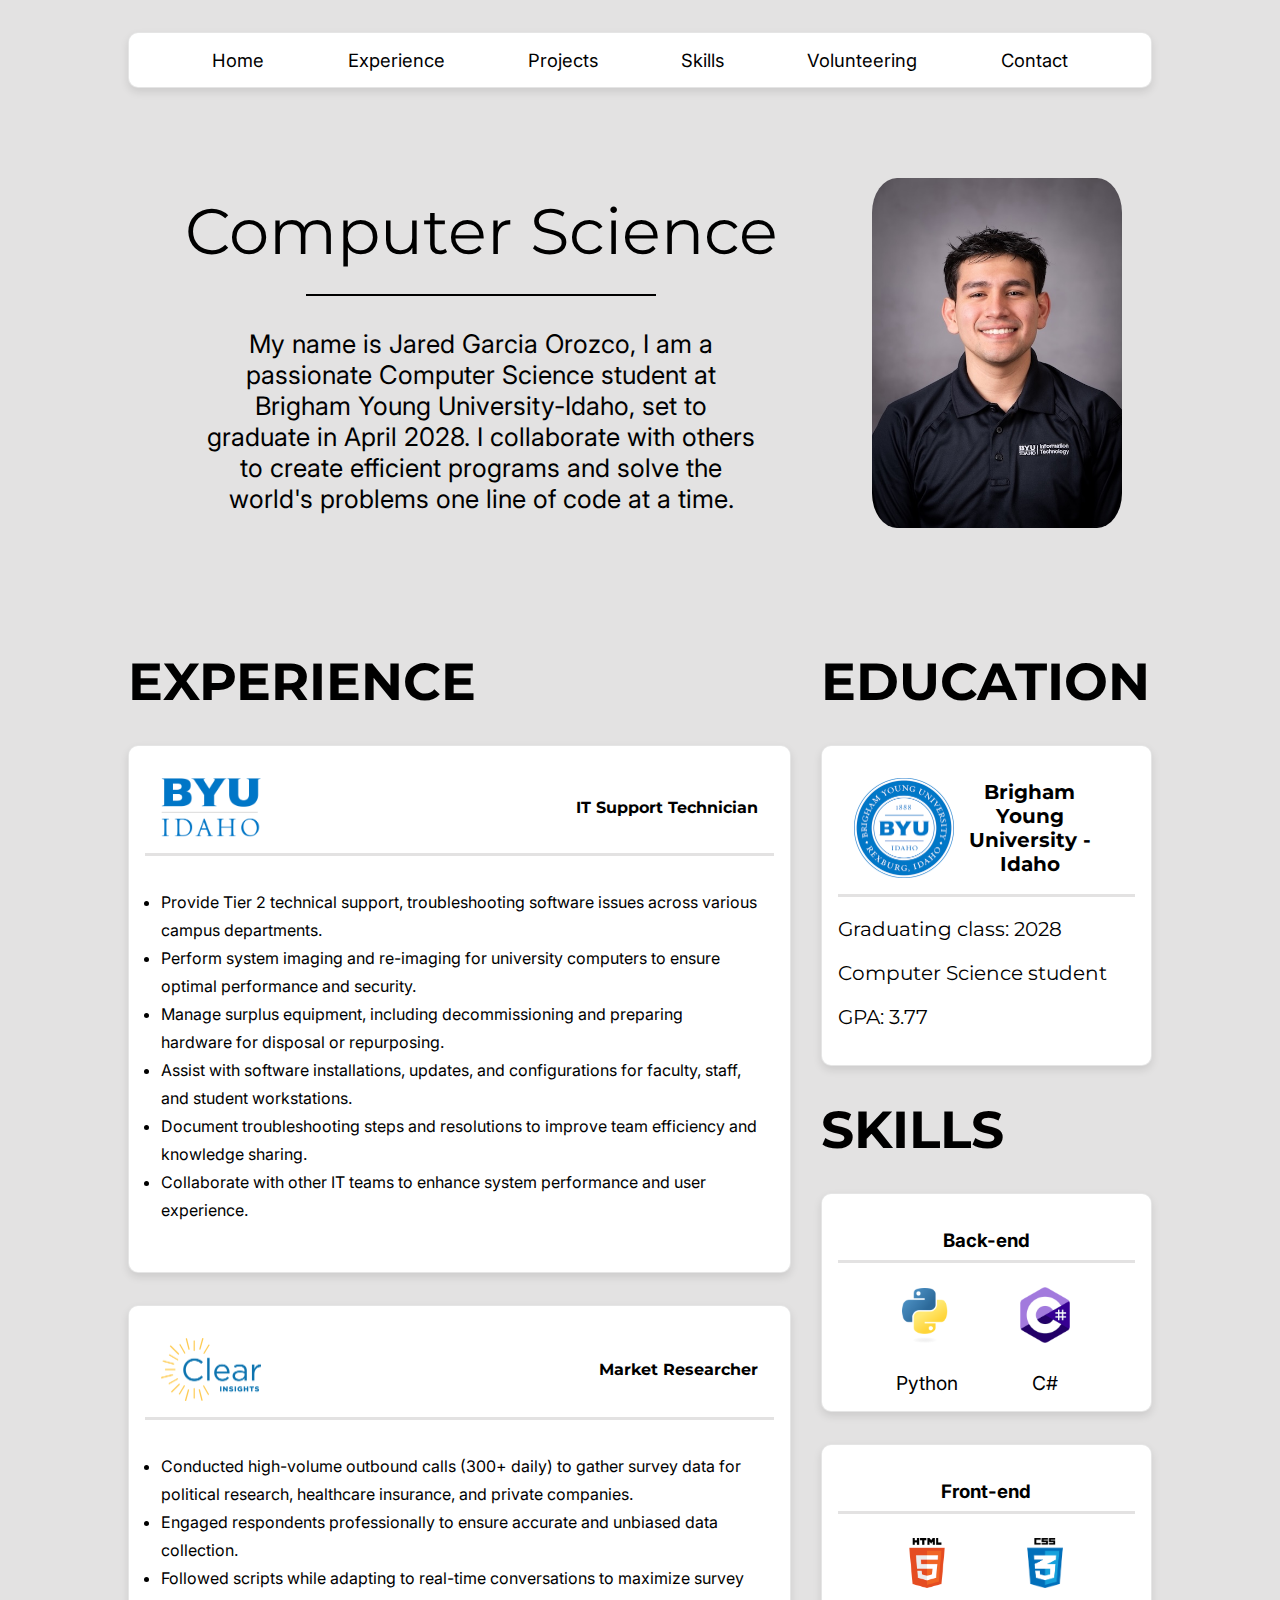
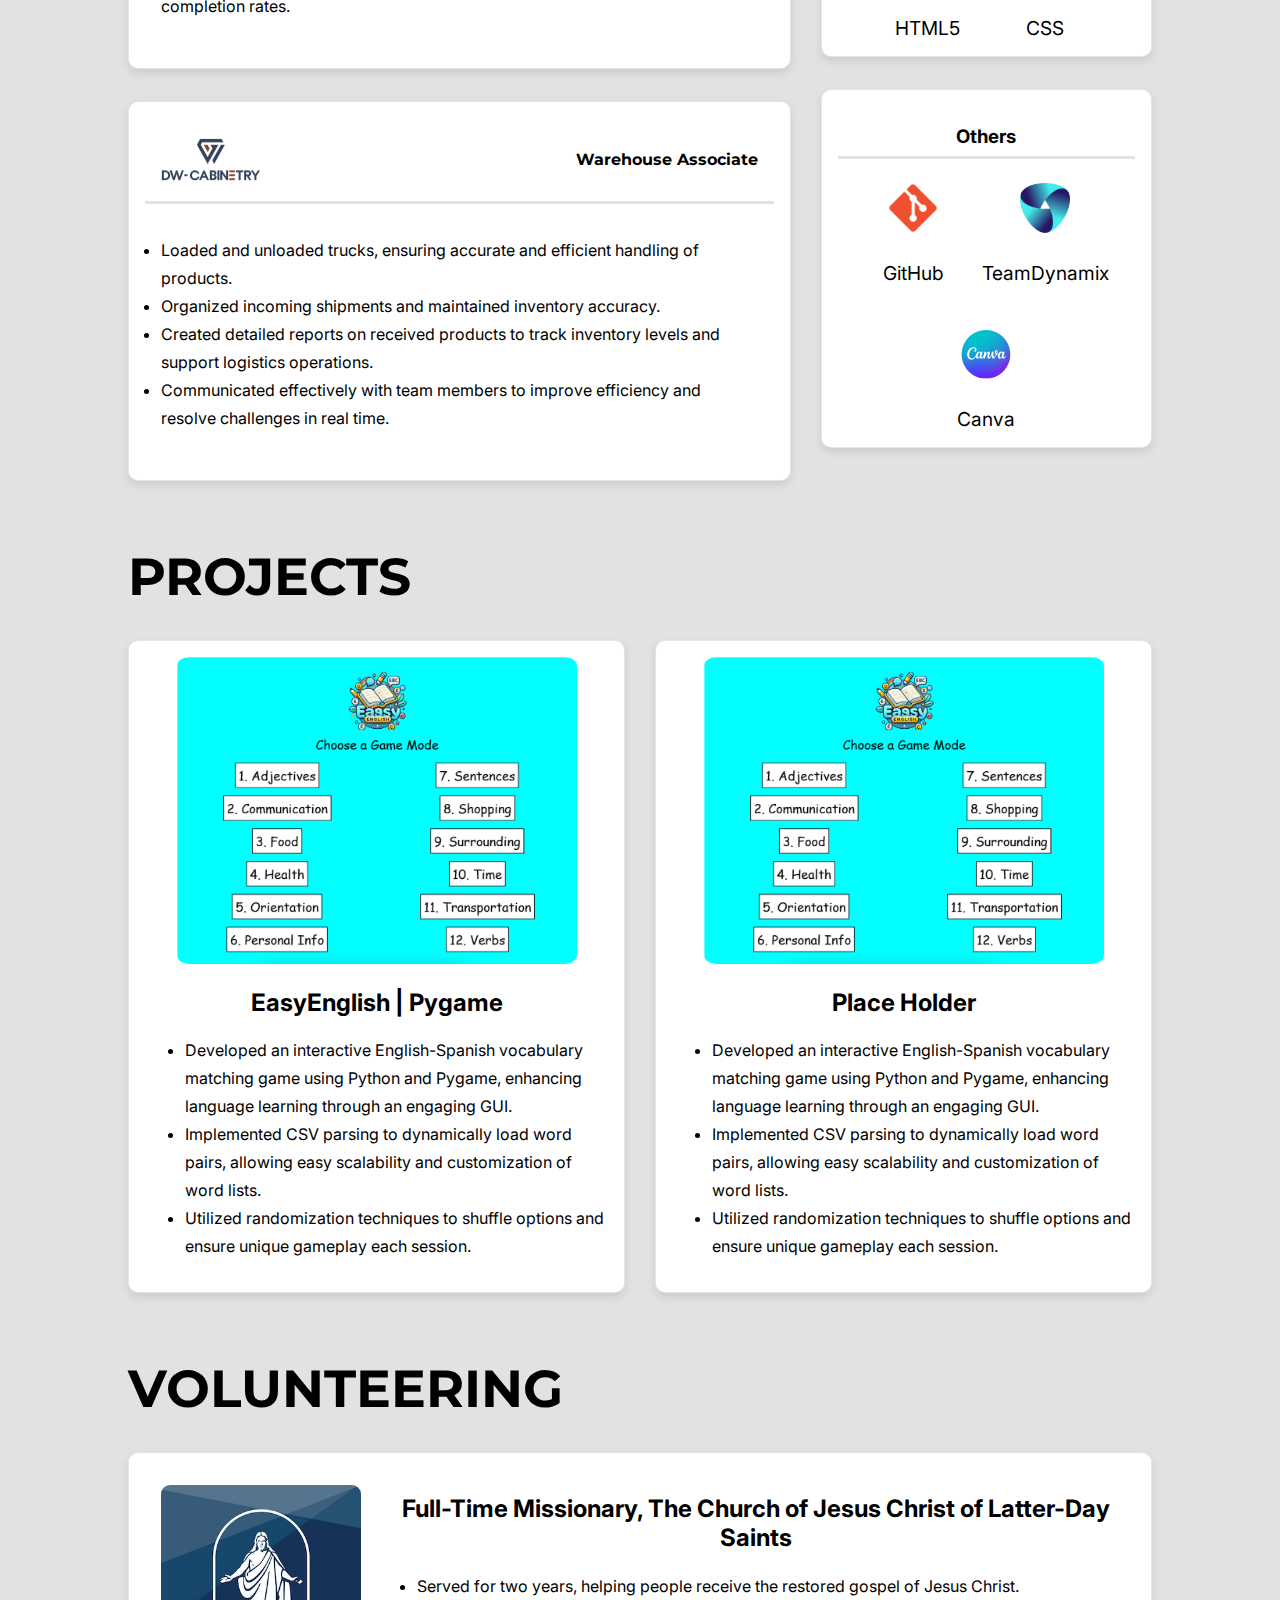
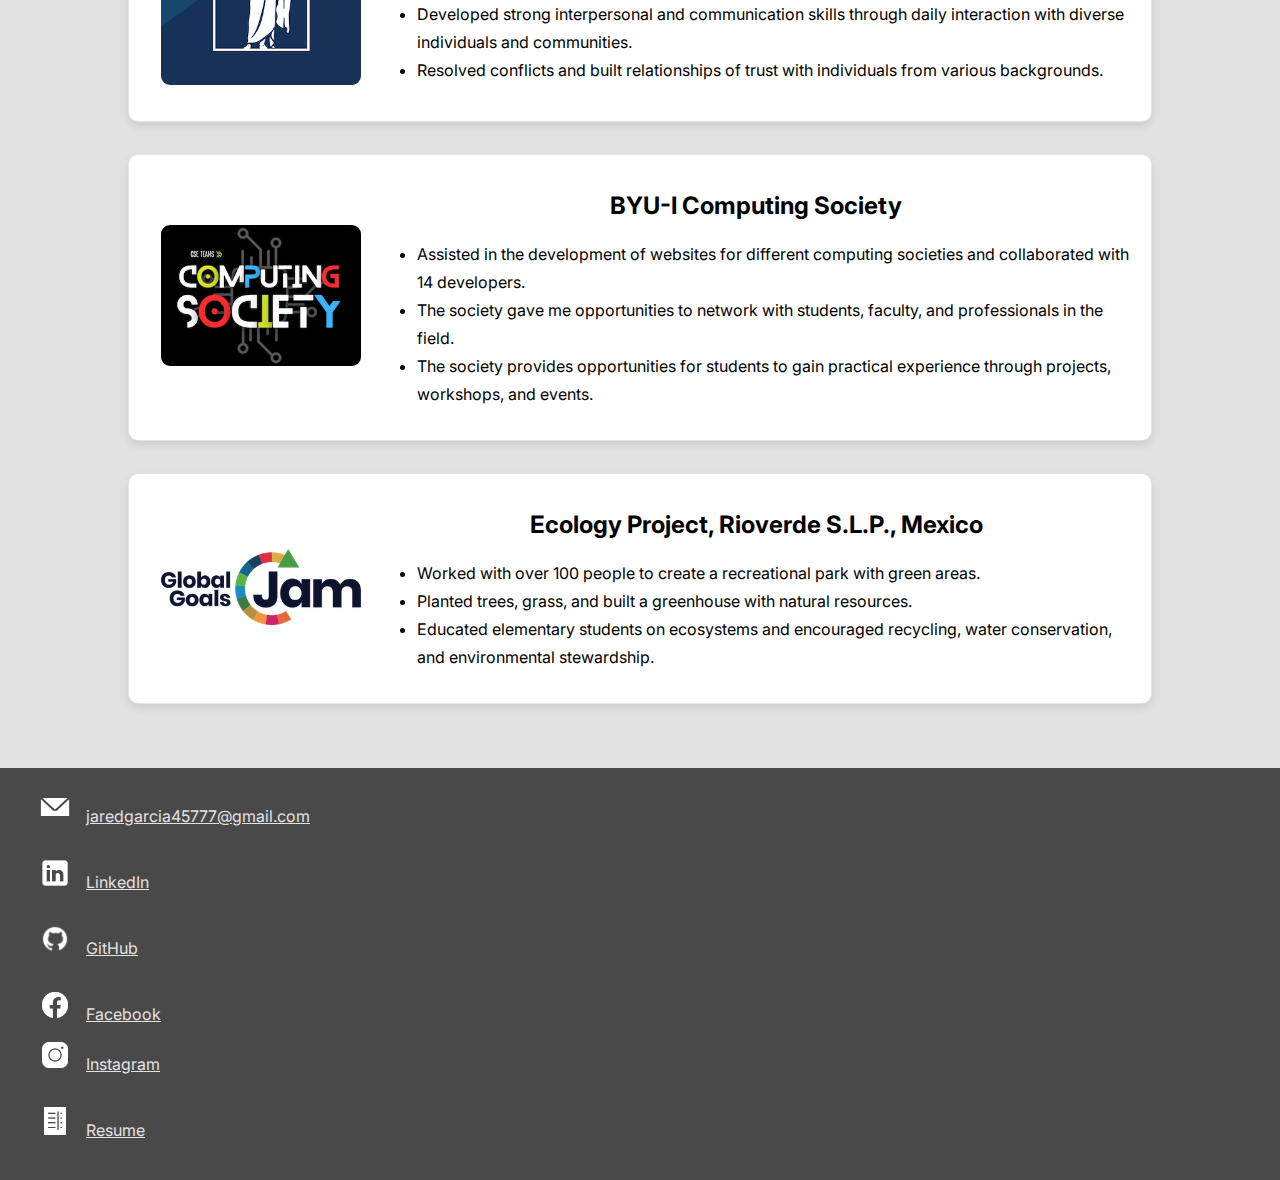
==== index.html @ 72e07e1a "home page" ====
<!DOCTYPE html>
<html lang="en">
<head>
  <meta charset="UTF-8" />
  <meta name="viewport" content="width=device-width, initial-scale=1.0" />
  <title>Jared Garcia</title>
  <link rel="stylesheet" href="styles.css" />
</head>

<body>
  <div class="main-content">
    <header>
      <nav class="nav-bar">
        <ul>
          <li><a href="#home">Home</a></li>
          <li><a href="#experience">Experience</a></li>
          <li><a href="#projects">Projects</a></li>
          <li><a href="#skills">Skills</a></li>
          <li><a href="#volunteering">Volunteering</a></li>
          <li><a href="#contact">Contact</a></li>
        </ul>
      </nav>
    </header>

    <main>
      <!-- Home Section -->
      <section id="home" class="home-hero">
        <div class="text-container">
          <p class="home-title">Computer Science</p>
          <div class="divider"></div>
          <p class="home-description">
            My name is Jared Garcia Orozco, I am a passionate Computer Science student at Brigham Young University-Idaho, set to graduate in April 2028. I collaborate with others to create efficient programs and solve the world's problems one line of code at a time.
          </p>
        </div>
        <div class="my-photo-container">
          <img class="my-photo" src="images/my-photo.jpeg" alt="Picture of Jared Garcia Orozco" />
        </div>
      </section>

      <!-- Experience Section -->
      <section id="experience-skills-grid">
        <section id="experience" class="experience-section">
          <h2 class="section-title">Experience</h2>
  
          <div class="experience-box">
            <div class="experience-header">
              <img src="images/BYUI-logo.png" alt="BYU-Idaho logo" />
              <p>IT Support Technician</p>
            </div>
            <div class="line"></div>
            <ul>
              <li>Provide Tier 2 technical support, troubleshooting software issues across various campus departments.</li>
              <li>Perform system imaging and re-imaging for university computers to ensure optimal performance and security.</li>
              <li>Manage surplus equipment, including decommissioning and preparing hardware for disposal or repurposing.</li>
              <li>Assist with software installations, updates, and configurations for faculty, staff, and student workstations.</li>
              <li>Document troubleshooting steps and resolutions to improve team efficiency and knowledge sharing.</li>
              <li>Collaborate with other IT teams to enhance system performance and user experience.</li>
            </ul>
          </div>
  
          <div class="experience-box">
            <div class="experience-header">
              <img src="images/clear-insights-logo.png" alt="Clear Insights logo" />
              <p>Market Researcher</p>
            </div>
            <div class="line"></div>
            <ul>
              <li>Conducted high-volume outbound calls (300+ daily) to gather survey data for political research, healthcare insurance, and private companies.</li>
              <li>Engaged respondents professionally to ensure accurate and unbiased data collection.</li>
              <li>Followed scripts while adapting to real-time conversations to maximize survey completion rates.</li>
            </ul>
          </div>
  
          <div class="experience-box">
            <div class="experience-header">
              <img src="images/wd-logo.png" alt="Warehouse logo" />
              <p>Warehouse Associate</p>
            </div>
            <div class="line"></div>
            <ul>
              <li>Loaded and unloaded trucks, ensuring accurate and efficient handling of products.</li>
              <li>Organized incoming shipments and maintained inventory accuracy.</li>
              <li>Created detailed reports on received products to track inventory levels and support logistics operations.</li>
              <li>Communicated effectively with team members to improve efficiency and resolve challenges in real time.</li>
            </ul>
          </div>
        </section>
  
        <!-- Education & Skills Section -->
        <section id="skills" class="education-skills-section">
          <h2 class="section-title">Education</h2>
  
          <div class="education-box">
            <div class="education-header">
              <img src="images/byui-logo-2.png" alt="BYU-Idaho logo" />
              <p>Brigham Young University - Idaho</p>
            </div>
            <div class="line"></div>
            <p>Graduating class: 2028</p>
            <p>Computer Science student</p>
            <p>GPA: 3.77</p>
          </div>
  
          <h2 class="section-title">Skills</h2>
  
          <div class="skills-box">
            <h3>Back-end</h3>
            <div class="line"></div>
            <div class="skills-icons">
              <div><img src="images/python-logo.png" alt="Python logo" /><p>Python</p></div>
              <div><img src="images/c-logo.png" alt="c-logo"><p>C#</p></div>
            </div>
          </div>
  
          <div class="skills-box">
            <h3>Front-end</h3>
            <div class="line"></div>
            <div class="skills-icons">
              <div><img src="images/html-logo.png" alt="HTML logo" /><p>HTML5</p></div>
              <div><img src="images/css-logo.png" alt="CSS logo"/><p>CSS</p></div>
            </div>
          </div>
  
          <div class="skills-box">
            <h3>Others</h3>
            <div class="line"></div>
            <div class="skills-icons">
              <div><img src="images/git-logo.png" alt="git-logo"> <p>GitHub</p></div>
              <div><img src="images/TeamDynamix-Icon.png" alt="TeamDynamix-logo"><p>TeamDynamix</p></div>
              <div><img src="images/canva-logo.png" alt=""><p>Canva</p></div>
            </div>
          </div>
        </section>
      </section>

      <!-- PERSONAL PROJECTS -->
      <section id="projects" class=projects-section">
        <h2 class="section-title">Projects</h2>
    
        <div class="projects-box-grid">
          <div class="projects-box">
            <a href="https://github.com/jaredgarcia0/EasyEnglish" target="_blank"><img src="images/pygame.png" alt="Pygame-img"/></a>
            <div class="projects-content">
              <h2>EasyEnglish | Pygame</h2>
              <ul>
                <li>Developed an interactive English-Spanish vocabulary matching game using Python and Pygame, enhancing language learning through an engaging GUI.</li>
                <li>Implemented CSV parsing to dynamically load word pairs, allowing easy scalability and customization of word lists.</li>
                <li>Utilized randomization techniques to shuffle options and ensure unique gameplay each session.</li>
              </ul>
            </div>
          </div>

          <div class="projects-box">
            <a href="" target="_blank"><img src="images/pygame.png" alt="Place-holder"/></a>
            <div class="projects-content">
              <h2>Place Holder</h2>
              <ul>
                <li>Developed an interactive English-Spanish vocabulary matching game using Python and Pygame, enhancing language learning through an engaging GUI.</li>
                <li>Implemented CSV parsing to dynamically load word pairs, allowing easy scalability and customization of word lists.</li>
                <li>Utilized randomization techniques to shuffle options and ensure unique gameplay each session.</li>
              </ul>
            </div>
          </div>
        </div>
      </section>

      <!-- VOLUNTEERING -->
      <section id="volunteering" class=volunteering-section">
        <h2 class="section-title">Volunteering</h2>
        
          <div class="volunteering-box">
            <a href="https://www.churchofjesuschrist.org/study/scriptures/bofm?lang=spa" target="_blank"><img src="images/christ-logo.jpeg" alt="Pygame-img"/></a>
            <div class="projects-content">
              <h2>Full-Time Missionary, The Church of Jesus Christ of Latter-Day Saints</h2>
              <ul>
                <li>Served for two years, helping people receive the restored gospel of Jesus Christ.</li>
                <li>Developed strong interpersonal and communication skills through daily interaction with diverse individuals and communities.</li>
                <li>Resolved conflicts and built relationships of trust with individuals from various backgrounds.</li>
              </ul>
            </div>
          </div>
          
          <div class="volunteering-box">
            <a href="" target="_blank"><img src="images/computing-society-logo.png" alt="Pygame-img"/></a>
            <div class="projects-content">
              <h2>BYU-I Computing Society</h2>
              <ul>
                <li>Assisted in the development of websites for different computing societies and collaborated with 14 developers.</li>
                <li>The society gave me opportunities to network with students, faculty, and professionals in the field.</li>
                <li>The society provides opportunities for students to gain practical experience through projects, workshops, and events. </li>
              </ul>
            </div>
          </div>
          
          <div class="volunteering-box">
            <a href="https://globalgoalsjam.org/event/rioverde/" target="_blank"><img src="images/GGJ-icon.png" alt="Pygame-img"/></a>
            <div class="projects-content">
              <h2>Ecology Project, Rioverde S.L.P., Mexico</h2>
              <ul>
                <li>Worked with over 100 people to create a recreational park with green areas.</li>
                <li>Planted trees, grass, and built a greenhouse with natural resources.</li>
                <li>Educated elementary students on ecosystems and encouraged recycling, water conservation, and environmental stewardship.</li>
              </ul>
            </div>
          </div>
        </div>
      </section>

      
    </main>
  </div>

  <!-- Footer -->
  <footer id="contact">
    <div class="footer-container">
      <a href="mailto:jaredgarcia45777@gmail.com" target="_blank"><img src="images/email-logo.png" alt="Mail icon"/> <p>jaredgarcia45777@gmail.com</p></a>

      <a href="https://www.linkedin.com/in/jared-garcia-orozco/" target="_blank"><img src="images/linkedin-logo.png" alt="LinkedIn logo" /><p>LinkedIn</p></a>

      <a href="https://github.com/jaredgarcia0" target="_blank"><img src="images/github-logo.png" alt="GitHub logo" /><p>GitHub</p></a>

      <a href="https://www.facebook.com/saskeushija.garcia/" target="_blank"><img src="images/facebook-logo.png" alt="Facebook logo" />Facebook</a>

      <a href="https://www.instagram.com/jared.garcia15/" target="_blank"><img src="images/instagram-logo.png" alt="Instagram logo" /><p>Instagram</p></a>

      <a href="Jared Garcia Orozco.pdf" target="_blank"><img src="images/resume-icon.png" alt="Resume icon" /><p>Resume</p></a>
    </div>
  </footer>
</body>
</html>
---- styles.css ----
@import url('https://fonts.googleapis.com/css2?family=Inter:ital,opsz,wght@0,14..32,100..900;1,14..32,100..900&family=Montserrat:ital,wght@0,100..900;1,100..900&display=swap');

:root {
  --background-color-light: #e3e2e2;
  --secondary-background-color-light: #fff;
  --text-color-light: #000;
  --secondary-color-light: #4B0082;

  --background-color-dark: #393E41;
  --text-color-dark: #F6f7eb;
  --secondary-color-dark: #4B0082;
}

body {
  font-family: 'Inter', sans-serif;
  background-color: var(--background-color-light);
  color: var(--text-color-light);
  padding: 0;
  display: grid;
  margin: 0;
}

.main-content{
  width: 80%;
  margin: 0 auto;
}

/***************** NAVIGATION **************/
.nav-bar {
  margin: 2rem auto;
  background-color: var(--secondary-background-color-light);
  padding: 1rem 0;
  border-radius: 10px;
  box-shadow: 0 4px 8px rgba(0, 0, 0, 0.1);
  border: 1px solid rgba(0, 0, 0, 0.1);
}

.nav-bar ul {
  display: flex;
  justify-content: space-evenly;
  align-items: center;
  list-style-type: none;
  margin: 0;
  padding: 0;
}

.nav-bar ul a {
  font-size: 1.15rem;
  text-decoration: none;
  color: var(--text-color-light);
}

.nav-bar ul a:hover {
  color: var(--secondary-color-light);
}

/***************** HOME HERO **************/
.home-hero {
  display: grid;
  grid-template-columns: 1fr auto;
  align-items: center;
  gap: 0.5rem;
  padding: 1rem 0 3rem;
}

.text-container {
  padding: 0.5rem;
  margin-bottom: 3rem;
}

.home-title {
  font-size: 4rem;
  font-family: 'Montserrat', sans-serif;
  text-align: center;
  margin: 3rem auto 1.5rem;
}

.divider {
  background-color: black;
  width: 350px;
  height: 2px;
  margin: 0 auto;
}

.home-description {
  font-size: 1.6rem;
  text-align: center;
  width: 80%;
  margin: 2rem auto 0;
}

.my-photo-container {
  display: flex;
  justify-content: center;
  padding: 30px;
}

.my-photo {
  width: 250px;
  border-radius: 10%;
}

/**************** EXPEREINCE, EDUCATION & SKILLS GRID ***********/
#experience-skills-grid{
    width: 100%;
    margin: auto;
    display: grid;
    grid-gap: 30px;
    grid-template-columns: 2fr 1fr;
    min-height: 300px;

}



/**************** EXPERIENCE & EDUCATION **************/

.section-title {
  font-size: 3.25rem;
  color: var(--text-color-light);
  text-transform: uppercase;
  font-family: 'Montserrat', sans-serif;
  /* text-align: center; */
  margin: 2rem 0;
}

.experience-box, .education-box, .skills-box {
  background-color: var(--secondary-background-color-light);
  color: black;
  border-radius: 10px;
  margin-bottom: 2rem;
  box-shadow: 0 4px 8px rgba(0, 0, 0, 0.1);
  border: 1px solid rgba(0, 0, 0, 0.1);
  padding: 1rem;
  transition: transform 0.3s ease;
}

.experience-header, .education-header {
  display: flex;
  justify-content: space-between;
  align-items: center;
  margin: 1rem;
}

.experience-header img, .education-header img {
  width: 100px;
}

.experience-header p {
font-weight: bold;
font-family: 'Montserrat', sans-serif;
}

.education-header p{
  padding-right: 5%;
  font-weight: bold;
  margin: auto 0;
  font-family: 'Montserrat', sans-serif;
  text-align: center;
}

.experience-box ul {
  padding: 1rem;
  line-height: 1.75;
}

.education-box p{
    font-family: 'Montserrat', sans-serif;
    font-size: 1.25rem;
}

.line {
  background-color: var(--background-color-light);
  width: 100%;
  height: 3px;
}

/**************** SKILLS **************/

.skills-box {
  display: flex;
  flex-direction: column;
  align-items: center;
  text-align: center;
  flex-wrap: wrap;
  padding: 1rem;
}

.skills-box h3 {
  margin-bottom: 0.5rem;
}

.skills-box img {
  width: 50px;
  margin: 0.5rem;
  padding: 1rem;
  padding-bottom: 1rem;
}

.skills-box p {
  margin: 0.5rem;
}

.skills-icons {
  display: flex;
  justify-content: center;
  align-items: center;
  gap: 20px; /* space between images */
  flex-wrap: wrap; /* Optional: allows wrapping on smaller screens */
}

.skills-icons p{
  padding: 0;
  margin: 0;
  font-size: 1.2rem;
}

/****************** PROJECTS *********************/
.projects-box-grid{
  display: grid;
  grid-template-columns: 1fr 1fr;
  grid-gap: 30px;
}

.projects-box{
  background-color: var(--secondary-background-color-light);
  color: black;
  border-radius: 10px;
  margin-bottom: 2rem;
  box-shadow: 0 4px 8px rgba(0, 0, 0, 0.1);
  border: 1px solid rgba(0, 0, 0, 0.1);
  padding: 1rem;
  transition: transform 0.3s ease;
  display: flex;
  align-items: center;
  flex-direction: column;
}

.projects-box img{
  width: 400px;
  border-radius: 3%;
  transition: transform 0.3s ease, opacity 0.3s ease, box-shadow 0.3s ease;
}

.projects-box img:hover {
  transform: scale(1.05);
  opacity: 0.9;
  box-shadow: 0 8px 16px rgba(0, 0, 0, 0.2);
}

.projects-box h2{
  text-align: center;
}
.projects-box ul{
  line-height: 1.75;
}

/* **************** VOLUNTEERING ***************** */
.volunteering-box{
  background-color: var(--secondary-background-color-light);
  color: black;
  border-radius: 10px;
  margin-bottom: 2rem;
  box-shadow: 0 4px 8px rgba(0, 0, 0, 0.1);
  border: 1px solid rgba(0, 0, 0, 0.1);
  padding: 1rem;
  transition: transform 0.3s ease;
  display: flex;
  align-items: center;
}

.volunteering-box img{
  width: 200px;
  border-radius: 25px;
  padding: 1rem;
}

.volunteering-box h2{
  text-align: center;
}

.volunteering-box ul{
  line-height: 1.75;
}
/**************** FOOTER **************/
footer {
  width: 100%;
  /* height: 150px; */
  background-color: #4a4949;
  color: white;
  text-align: center;
  padding: 1rem;
  margin-top: 2rem;
  display: flex;
  flex-direction: column;
}

.footer-container{
  display: flex;
  flex-direction: column;
  justify-content: flex-start;
  text-align: left;
}
.footer-container a{
  display: flex;
  flex-direction: row;
  align-items: baseline;
  color: var(--background-color-light);
  padding: .5rem;
  width: 0;
}

.footer-container img {
  width: 30px;
  margin: 0 16px;
  align-items: baseline;
}
.footer-container p{
  margin: 0;
  margin-bottom: 16px;
}
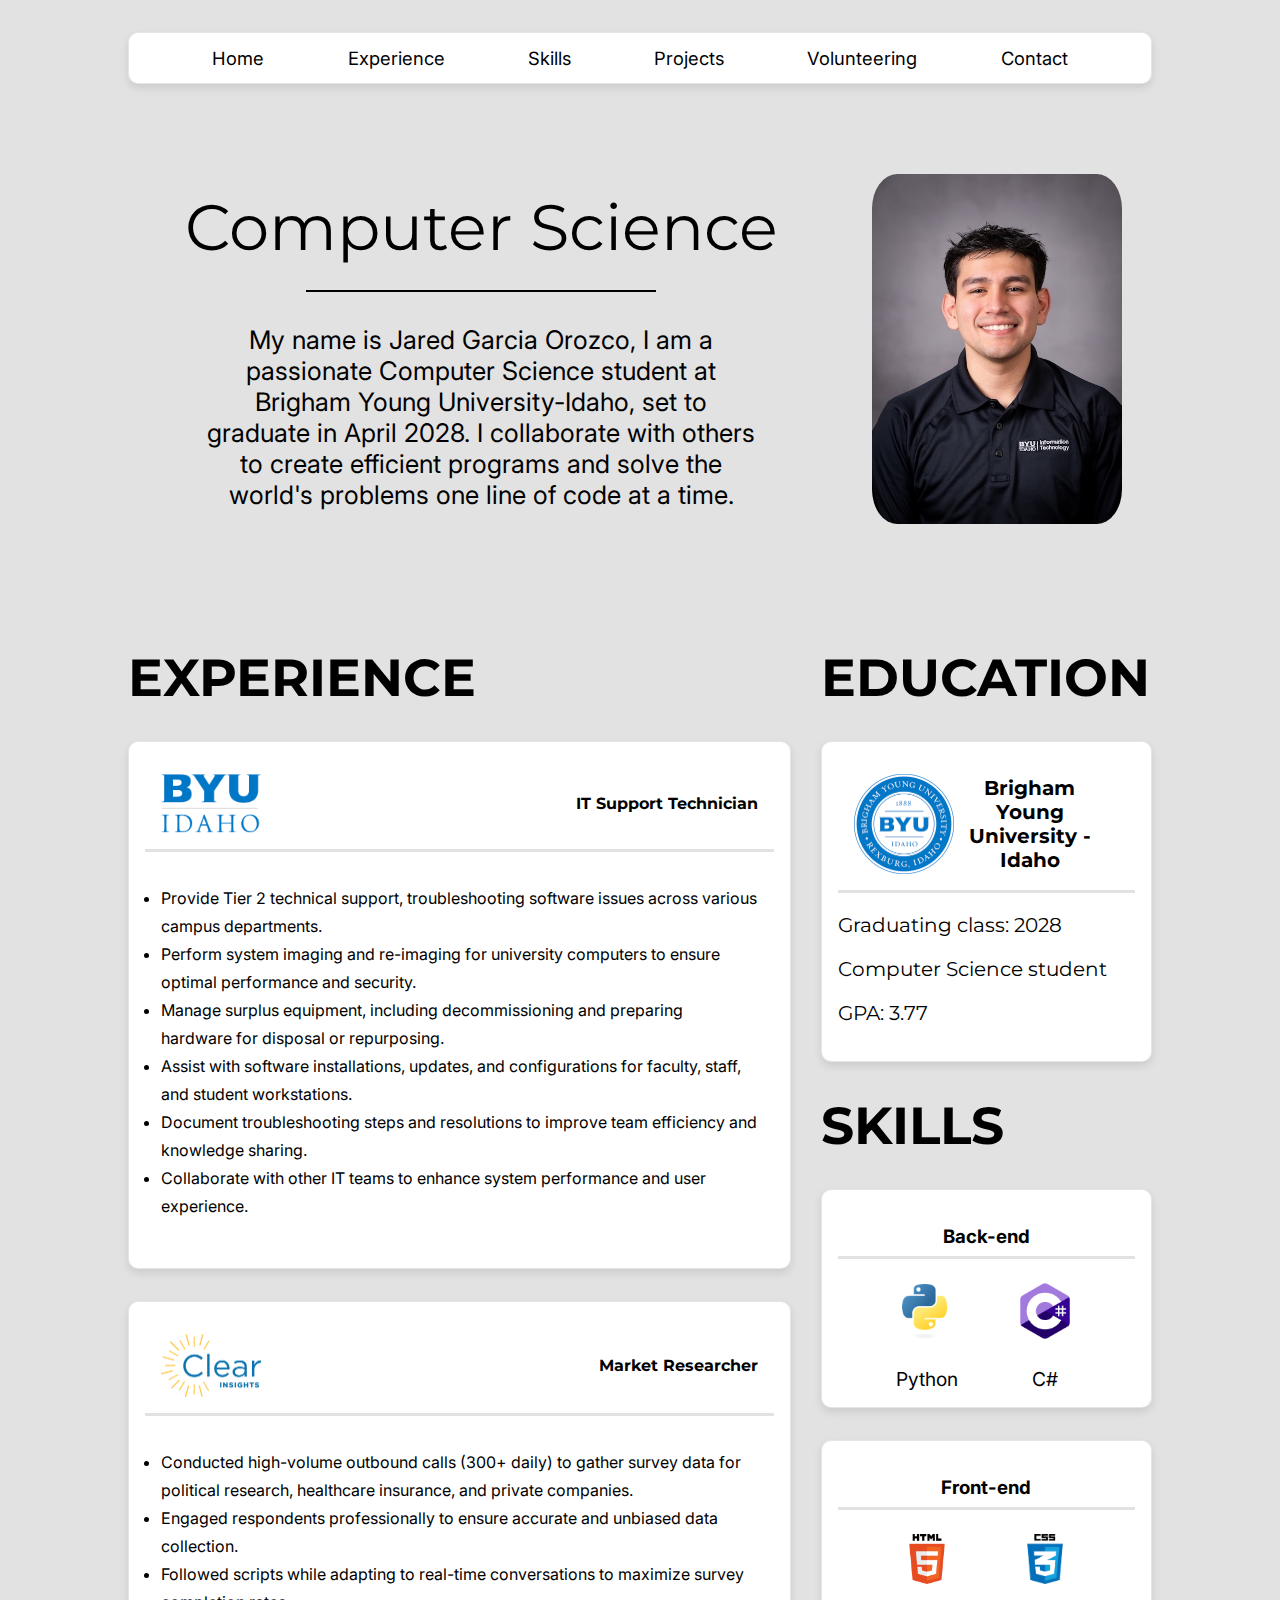
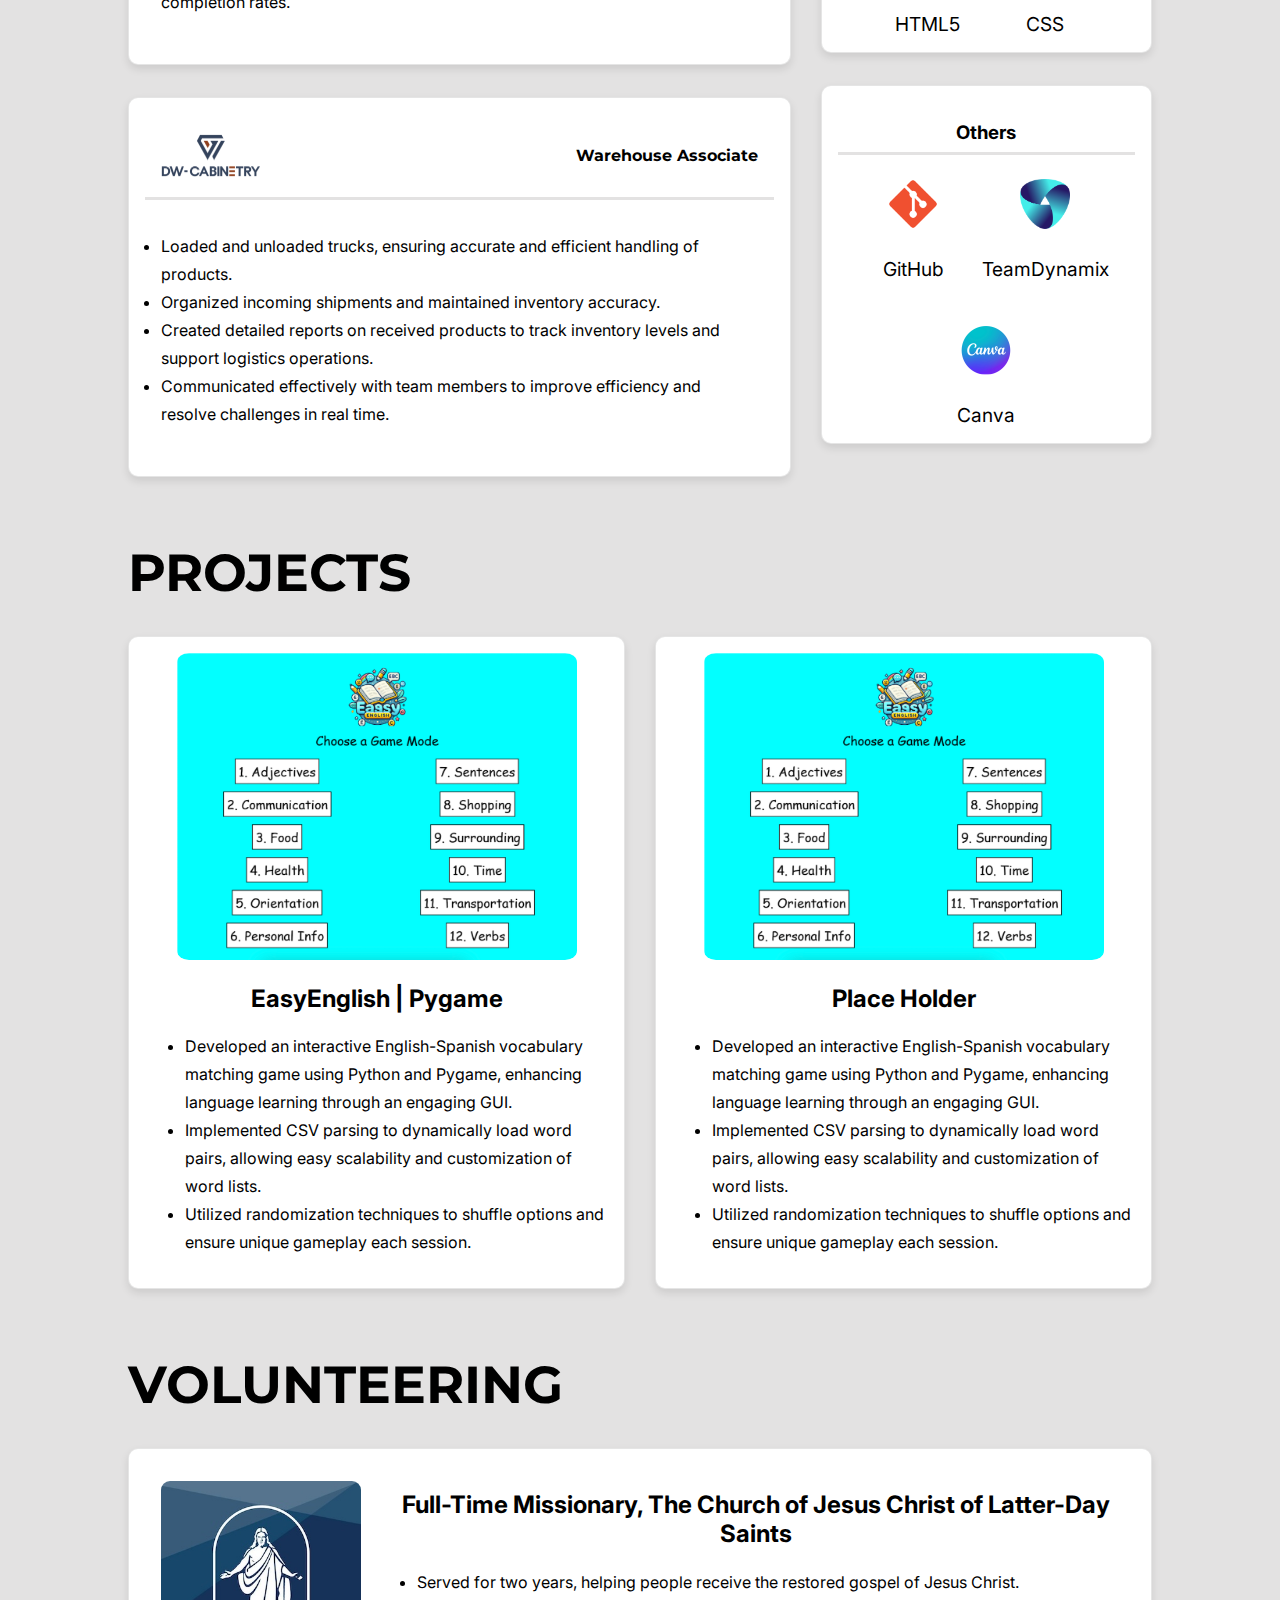
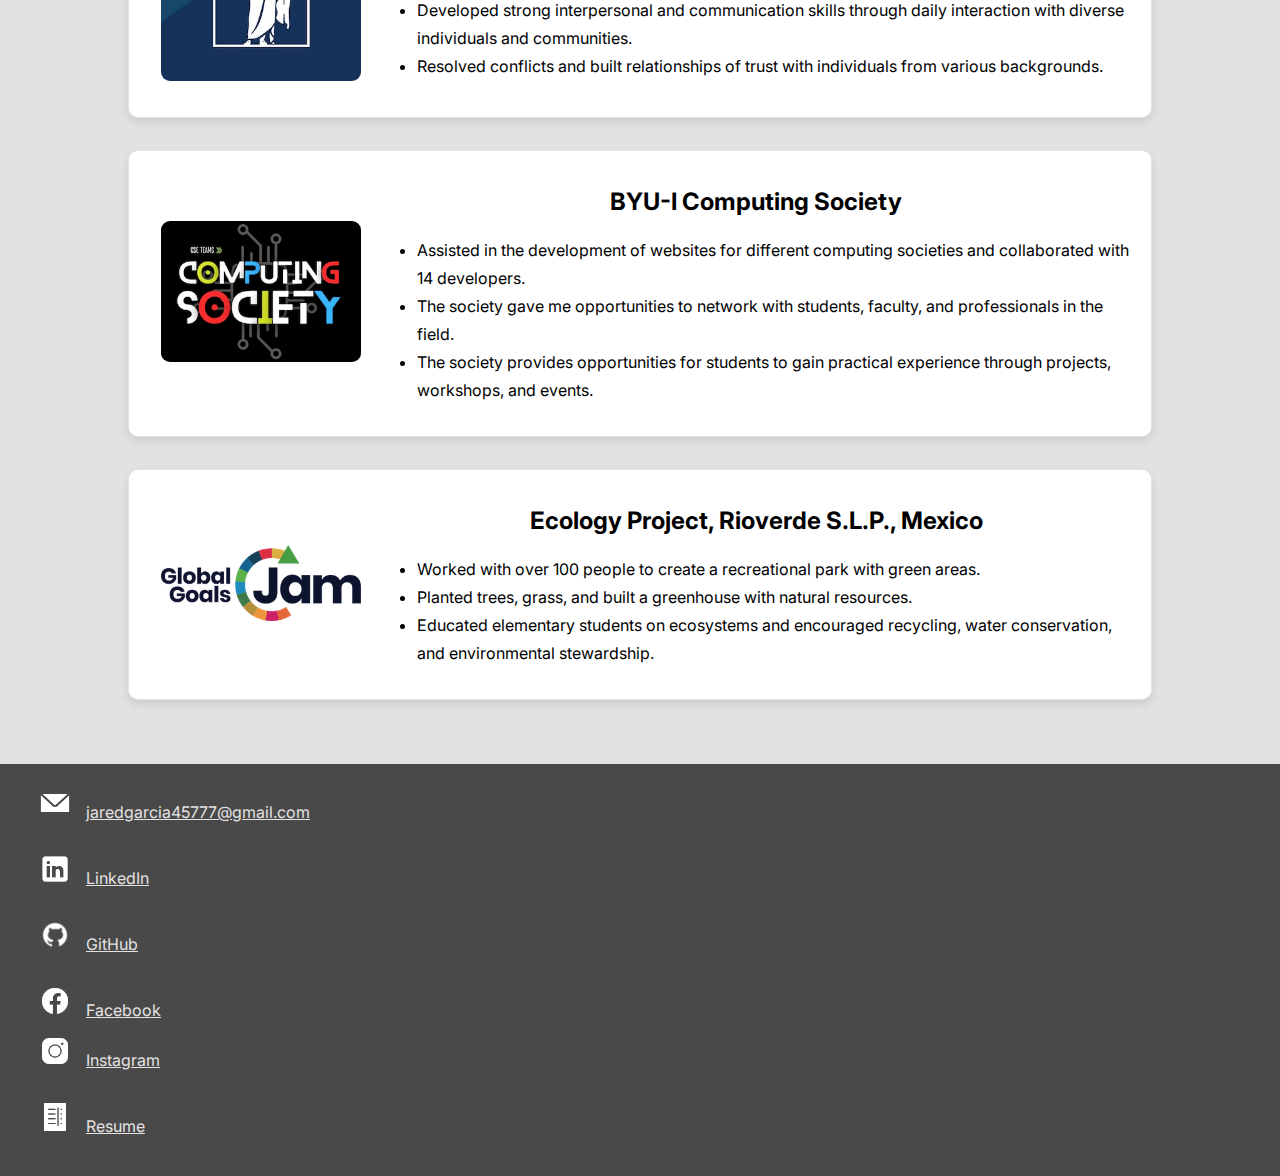
==== commit 69daeae6: "home page" ====
--- a/index.html
+++ b/index.html
@@ -12,11 +12,11 @@
     <header>
       <nav class="nav-bar">
         <ul>
-          <li><a href="#home">Home</a></li>
-          <li><a href="#experience">Experience</a></li>
-          <li><a href="#projects">Projects</a></li>
-          <li><a href="#skills">Skills</a></li>
-          <li><a href="#volunteering">Volunteering</a></li>
+          <li><a href=index.html">Home</a></li>
+          <li><a href="experience.html">Experience</a></li>
+          <li><a href="experience.html">Skills</a></li>
+          <li><a href="projects.html">Projects</a></li>
+          <li><a href="volunteering.html">Volunteering</a></li>
           <li><a href="#contact">Contact</a></li>
         </ul>
       </nav>
--- a/styles.css
+++ b/styles.css
@@ -1,4 +1,4 @@
-@import url('https://fonts.googleapis.com/css2?family=Inter:ital,opsz,wght@0,14..32,100..900;1,14..32,100..900&family=Montserrat:ital,wght@0,100..900;1,100..900&display=swap');
+ @import url('https://fonts.googleapis.com/css2?family=Inter:ital,opsz,wght@0,14..32,100..900;1,14..32,100..900&family=Montserrat:ital,wght@0,100..900;1,100..900&display=swap');
 
 :root {
   --background-color-light: #e3e2e2;
@@ -23,16 +23,16 @@
 .main-content{
   width: 80%;
   margin: 0 auto;
-}
+} 
 
 /***************** NAVIGATION **************/
 .nav-bar {
   margin: 2rem auto;
   background-color: var(--secondary-background-color-light);
-  padding: 1rem 0;
   border-radius: 10px;
   box-shadow: 0 4px 8px rgba(0, 0, 0, 0.1);
   border: 1px solid rgba(0, 0, 0, 0.1);
+  overflow: hidden;
 }
 
 .nav-bar ul {
@@ -41,7 +41,8 @@
   align-items: center;
   list-style-type: none;
   margin: 0;
-  padding: 0;
+  padding: 14px 16px;
+
 }
 
 .nav-bar ul a {
@@ -51,8 +52,15 @@
 }
 
 .nav-bar ul a:hover {
-  color: var(--secondary-color-light);
-}
+  background-color: #4a4949;
+  color: white;
+}
+
+.nav-bar a{
+  padding: 14px 16px;
+  transition: all 0.3s ease;
+}
+
 
 /***************** HOME HERO **************/
 .home-hero {
@@ -318,4 +326,4 @@
 .footer-container p{
   margin: 0;
   margin-bottom: 16px;
-}
+} 
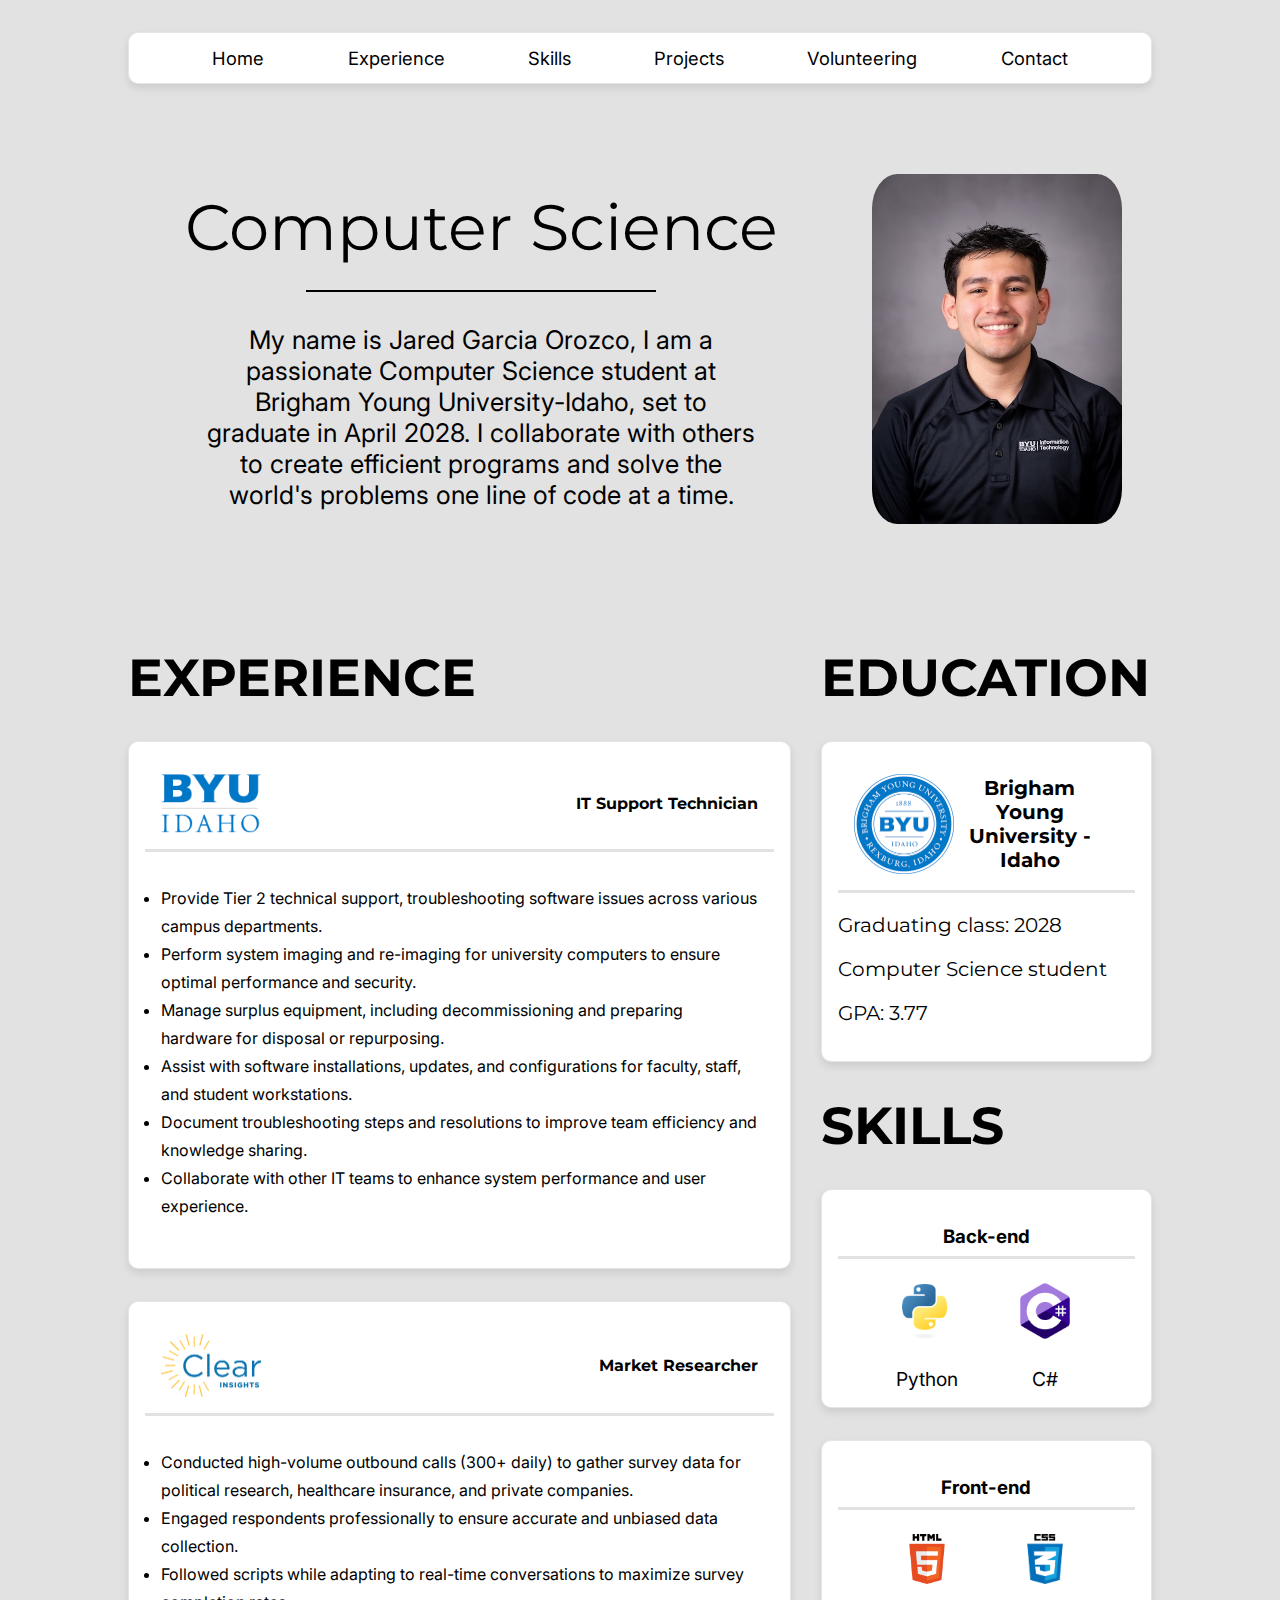
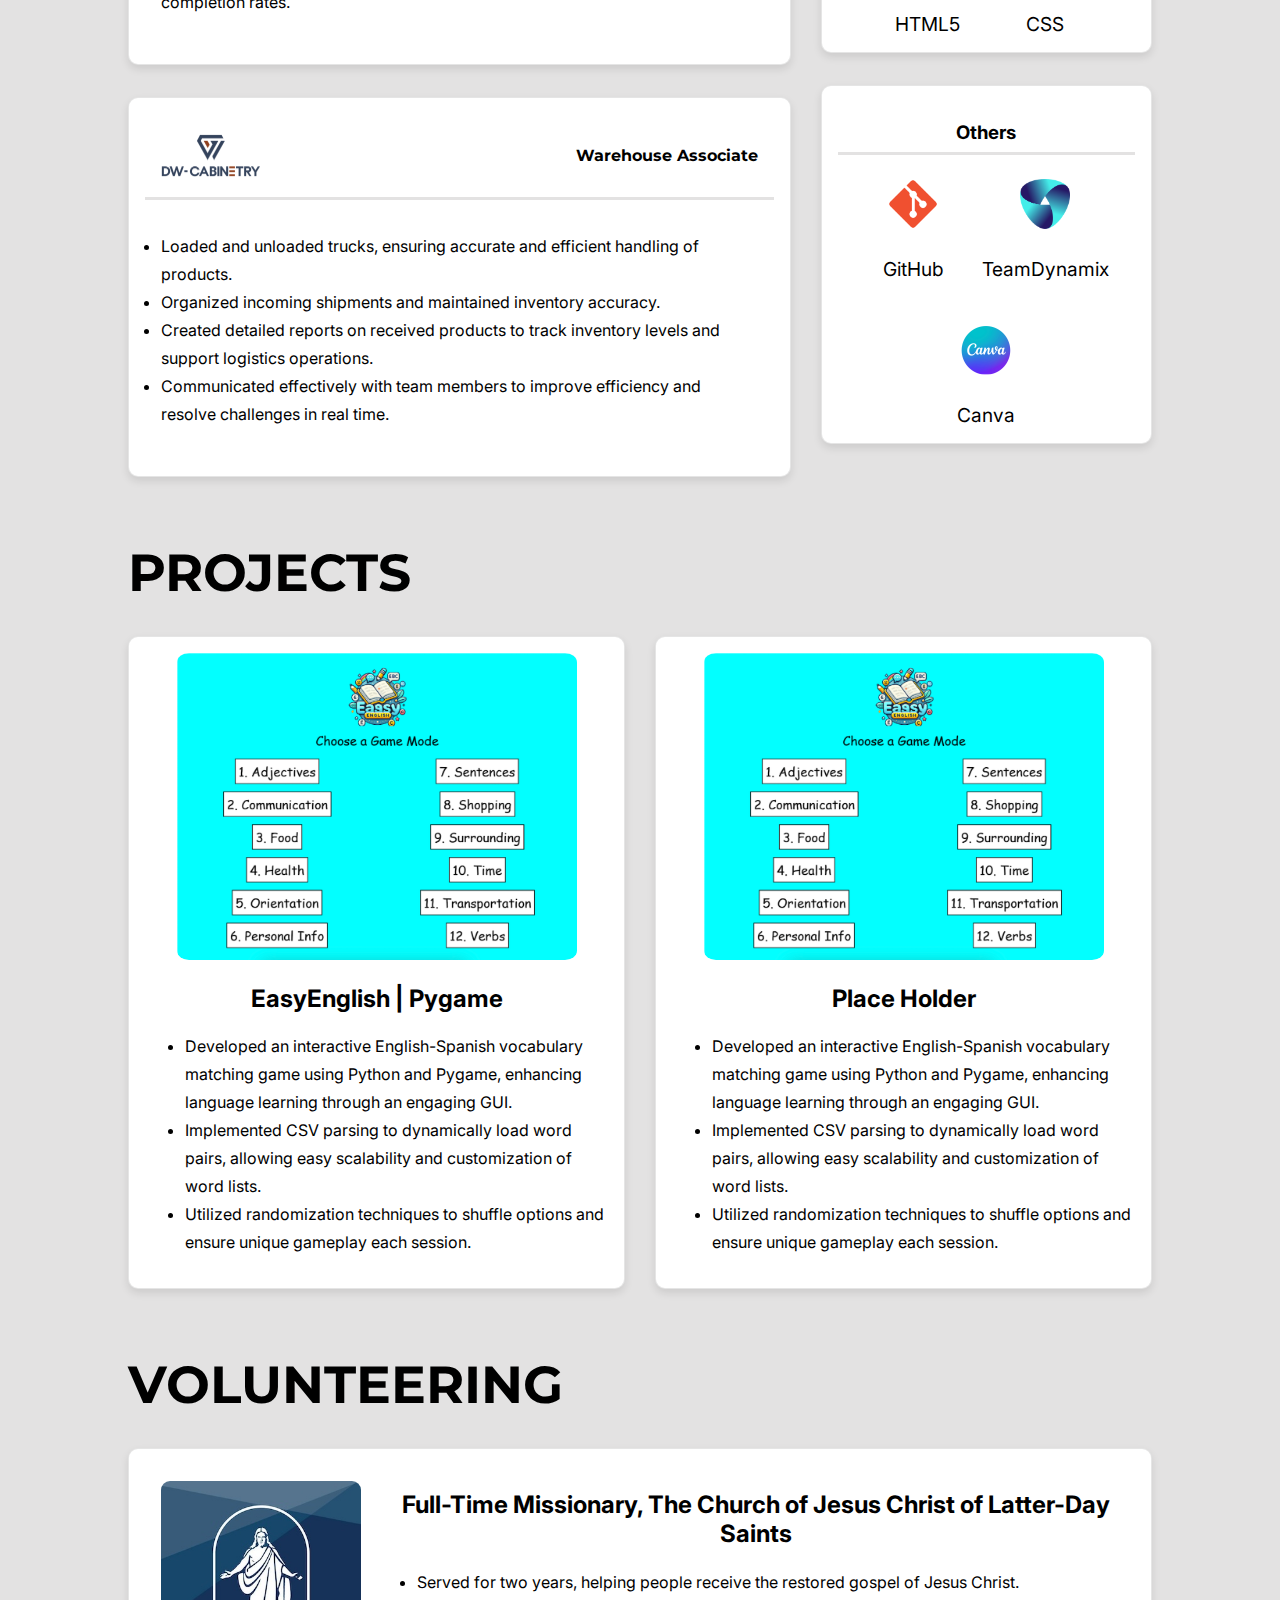
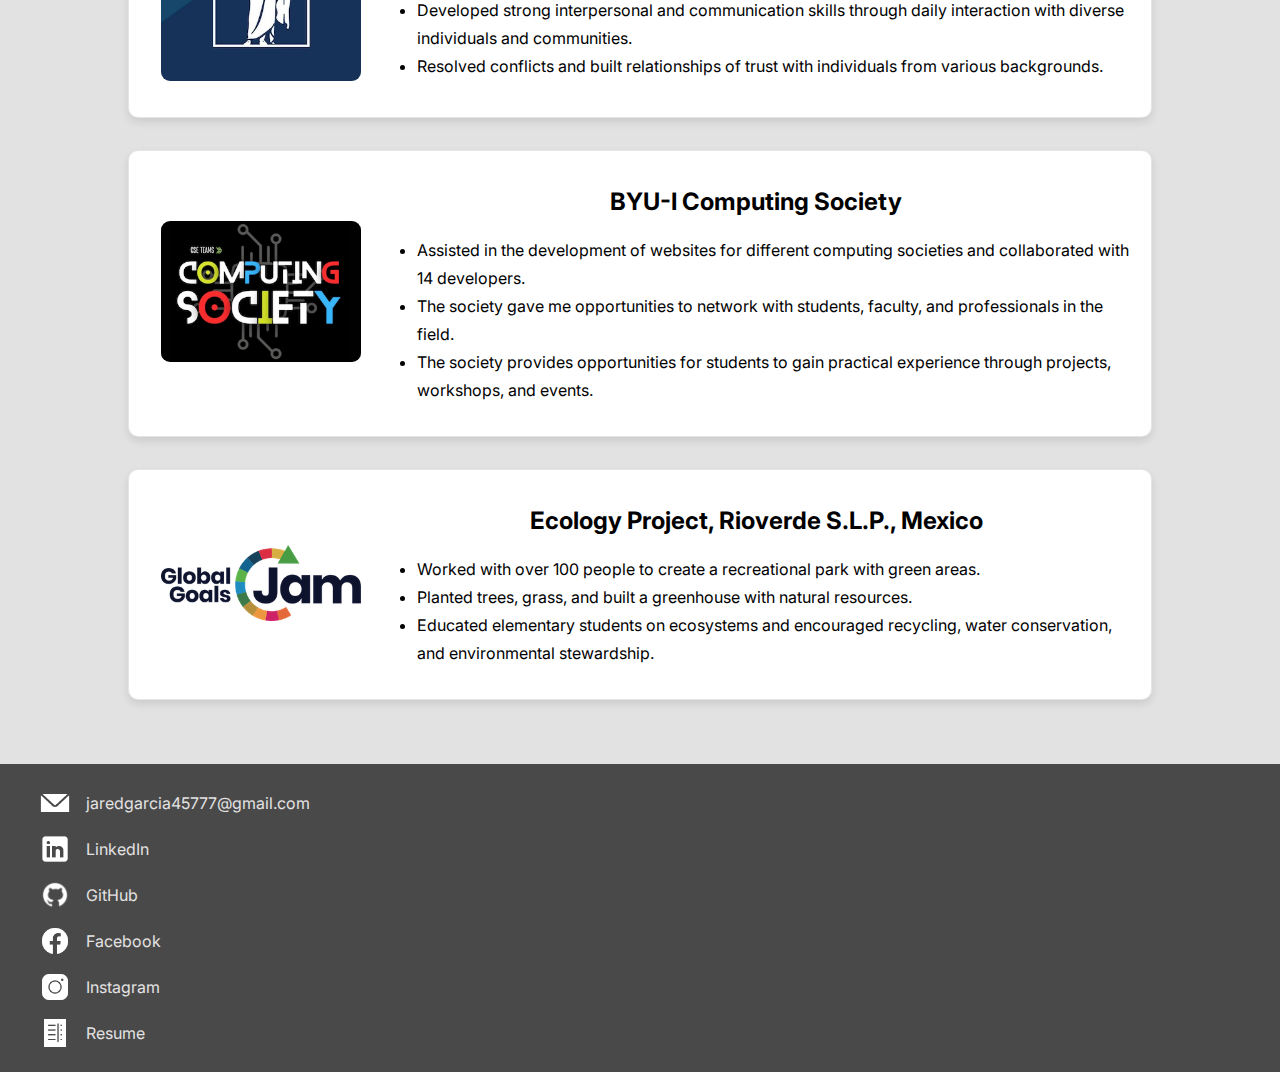
==== commit 49376039: "foundation 3 and 4" ====
--- a/index.html
+++ b/index.html
@@ -33,7 +33,10 @@
           </p>
         </div>
         <div class="my-photo-container">
-          <img class="my-photo" src="images/my-photo.jpeg" alt="Picture of Jared Garcia Orozco" />
+          <img class="my-photo" src="images/my-photo.jpeg" alt="Picture of Jared Garcia Orozco" /> 
+          <div class="overlay">
+            <div class="text">Hello World!</div>
+          </div>
         </div>
       </section>
 
@@ -213,17 +216,17 @@
   <!-- Footer -->
   <footer id="contact">
     <div class="footer-container">
-      <a href="mailto:jaredgarcia45777@gmail.com" target="_blank"><img src="images/email-logo.png" alt="Mail icon"/> <p>jaredgarcia45777@gmail.com</p></a>
-
-      <a href="https://www.linkedin.com/in/jared-garcia-orozco/" target="_blank"><img src="images/linkedin-logo.png" alt="LinkedIn logo" /><p>LinkedIn</p></a>
-
-      <a href="https://github.com/jaredgarcia0" target="_blank"><img src="images/github-logo.png" alt="GitHub logo" /><p>GitHub</p></a>
+      <a href="mailto:jaredgarcia45777@gmail.com" target="_blank"><img src="images/email-logo.png" alt="Mail icon"/>jaredgarcia45777@gmail.com</a>
+
+      <a href="https://www.linkedin.com/in/jared-garcia-orozco/" target="_blank"><img src="images/linkedin-logo.png" alt="LinkedIn logo" />LinkedIn</a>
+
+      <a href="https://github.com/jaredgarcia0" target="_blank"><img src="images/github-logo.png" alt="GitHub logo" />GitHub</a>
 
       <a href="https://www.facebook.com/saskeushija.garcia/" target="_blank"><img src="images/facebook-logo.png" alt="Facebook logo" />Facebook</a>
 
-      <a href="https://www.instagram.com/jared.garcia15/" target="_blank"><img src="images/instagram-logo.png" alt="Instagram logo" /><p>Instagram</p></a>
-
-      <a href="Jared Garcia Orozco.pdf" target="_blank"><img src="images/resume-icon.png" alt="Resume icon" /><p>Resume</p></a>
+      <a href="https://www.instagram.com/jared.garcia15/" target="_blank"><img src="images/instagram-logo.png" alt="Instagram logo" />Instagram</a>
+
+      <a href="Jared Garcia Orozco.pdf" target="_blank"><img src="images/resume-icon.png" alt="Resume icon" />Resume</a>
     </div>
   </footer>
 </body>
--- a/styles.css
+++ b/styles.css
@@ -52,7 +52,7 @@
 }
 
 .nav-bar ul a:hover {
-  background-color: #4a4949;
+  background-color: var(--secondary-color-light);
   color: white;
 }
 
@@ -101,13 +101,45 @@
   display: flex;
   justify-content: center;
   padding: 30px;
+  position: relative;
 }
 
 .my-photo {
   width: 250px;
   border-radius: 10%;
-}
-
+  display: block;
+  height: auto;
+}
+
+.overlay {
+  position: absolute;
+  top: 0;
+  bottom: 0;
+  left: 0;
+  right: 0; 
+  height: 100%;
+  width: 100%;
+  opacity: 0;
+  transition: .5s ease;
+  background-color: #008CBA;
+  border-radius: 10%;
+}
+
+.my-photo-container:hover .overlay {
+  opacity: 1;
+}
+
+.text {
+  color: white;
+  font-size: 20px;
+  position: absolute;
+  top: 50%;
+  left: 50%;
+  -webkit-transform: translate(-50%, -50%);
+  -ms-transform: translate(-50%, -50%);
+  transform: translate(-50%, -50%);
+  text-align: center;
+}
 /**************** EXPEREINCE, EDUCATION & SKILLS GRID ***********/
 #experience-skills-grid{
     width: 100%;
@@ -312,10 +344,11 @@
 .footer-container a{
   display: flex;
   flex-direction: row;
-  align-items: baseline;
+  align-items:center;
   color: var(--background-color-light);
   padding: .5rem;
   width: 0;
+  text-decoration: none;
 }
 
 .footer-container img {
@@ -323,7 +356,59 @@
   margin: 0 16px;
   align-items: baseline;
 }
-.footer-container p{
-  margin: 0;
-  margin-bottom: 16px;
-} 
+
+
+/* ************** responsiveness ************ */
+
+@media screen and (max-width: 900px) {
+  .main-content {
+    width: 95%;
+  }
+
+  .nav-bar ul {
+    flex-direction: column;
+    padding: 0;
+  }
+
+  .nav-bar ul a {
+    width: 100%;
+    text-align: center;
+    padding: 10px;
+  }
+
+  .home-title {
+    font-size: 2.5rem;
+  }
+
+  .home-description {
+    font-size: 1.2rem;
+    width: 100%;
+  }
+
+  .my-photo {
+    display: flex;
+    flex-direction: column;
+    max-width: 250px;
+  }
+
+  #experience-skills-grid, .projects-box-grid {
+    grid-template-columns: 1fr;
+  }
+
+  .skills-icons {
+    flex-wrap: wrap;
+    justify-content: center;
+  }
+
+  .projects-box img {
+    width: 100%;
+  }
+
+  .footer-container {
+    text-align: center;
+  }
+
+  .footer-container a {
+    justify-content: center;
+  }
+}
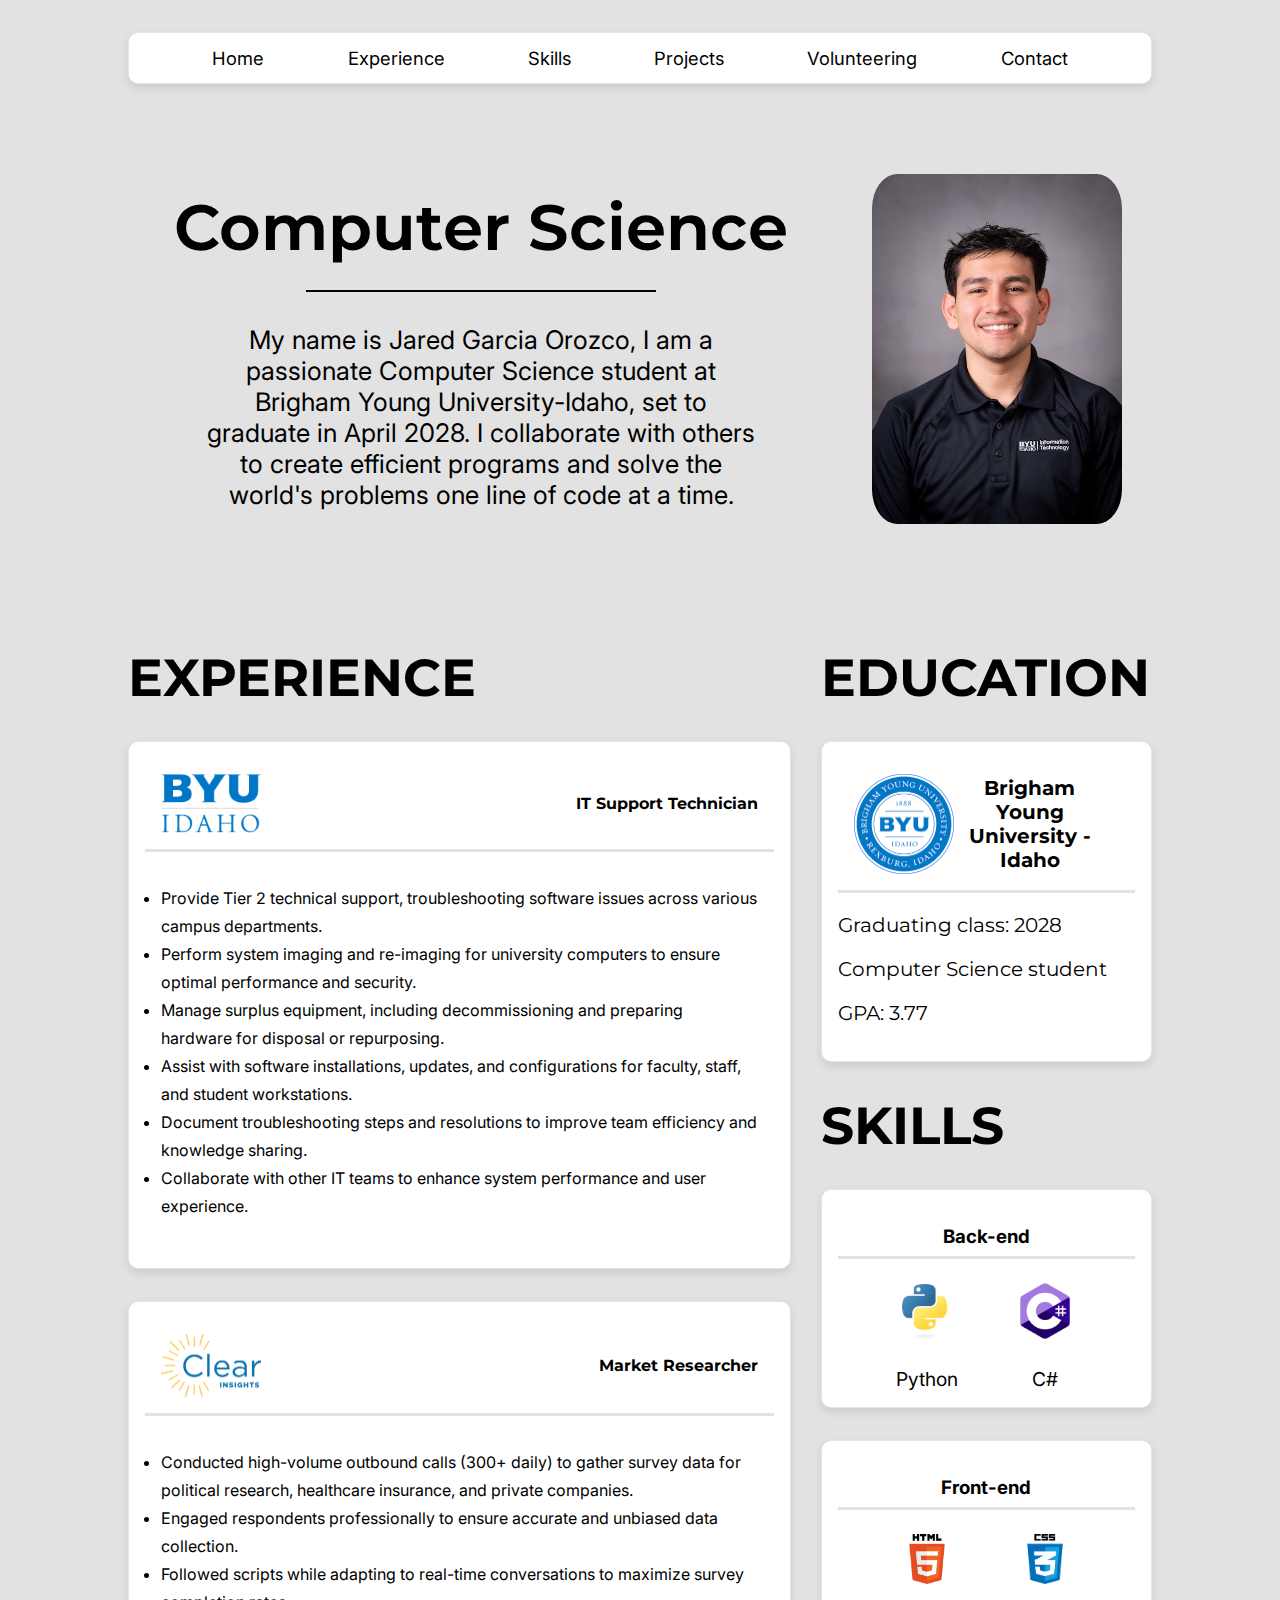
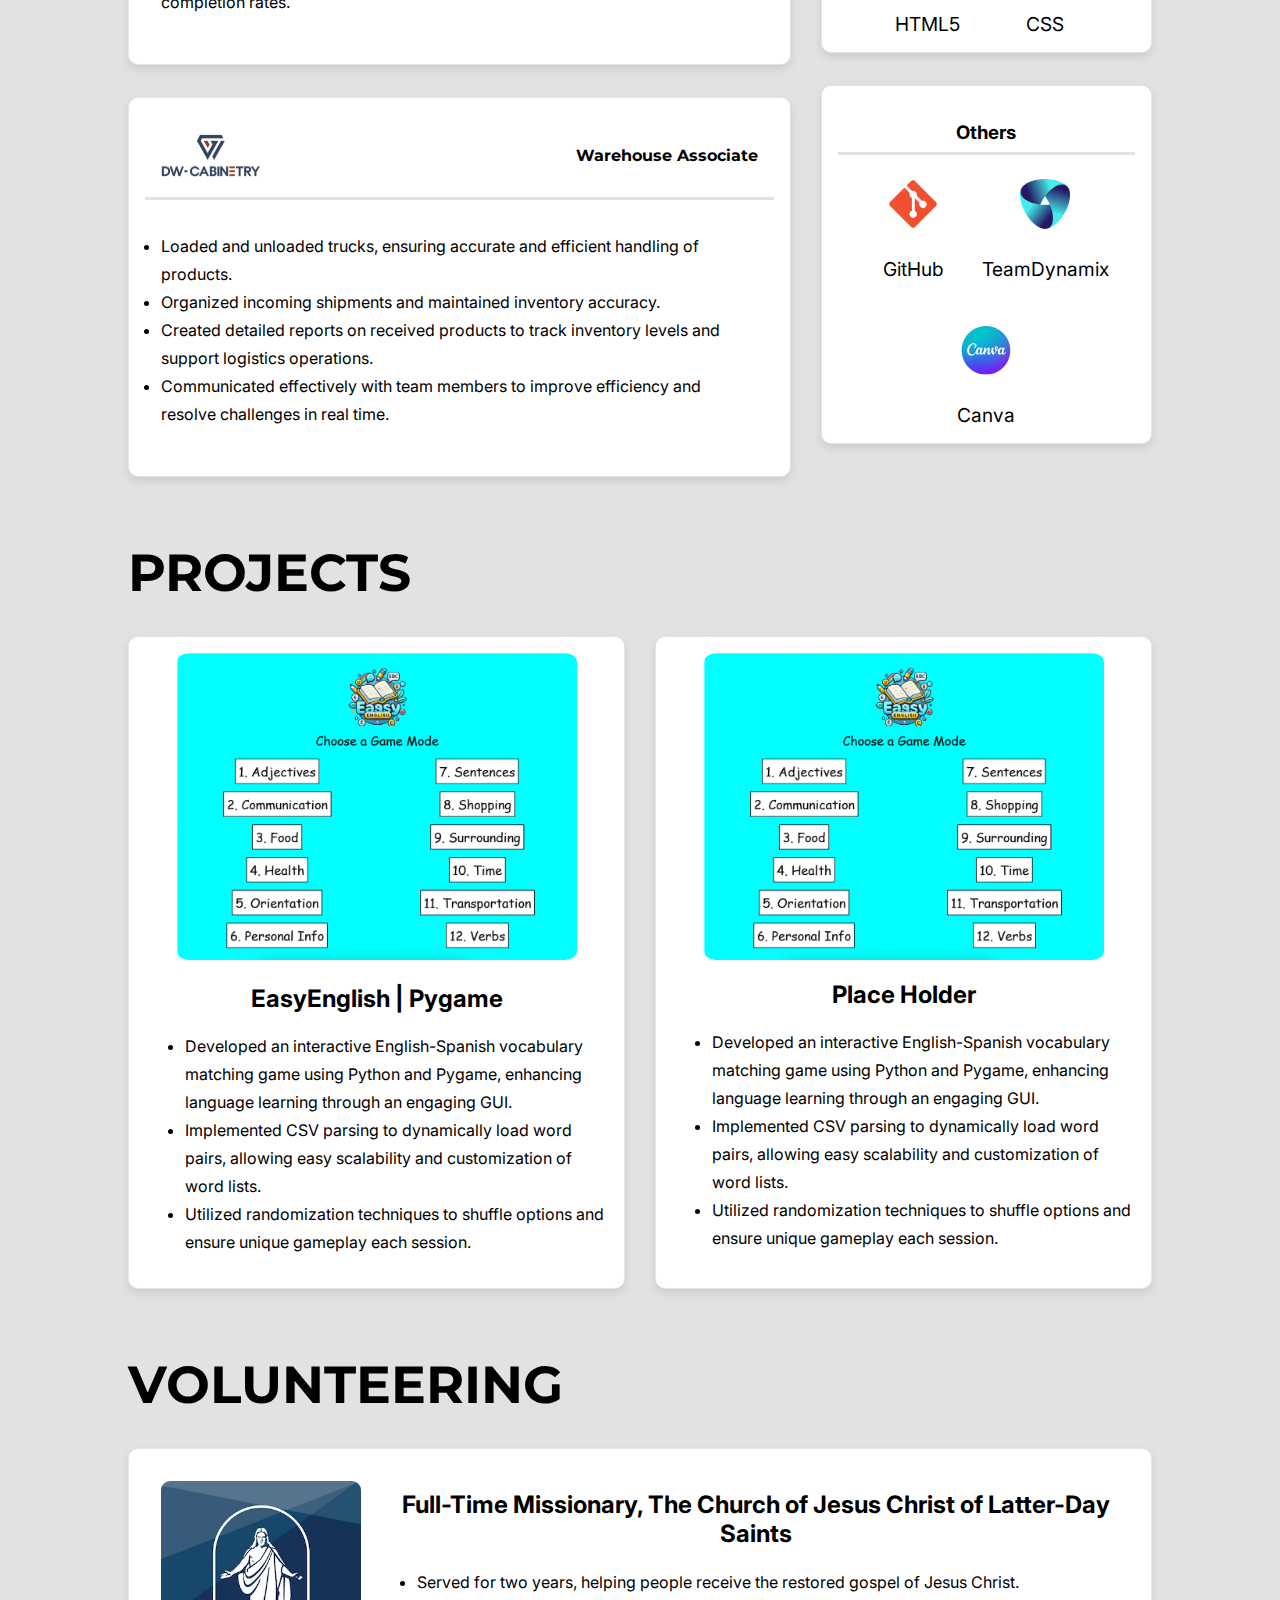
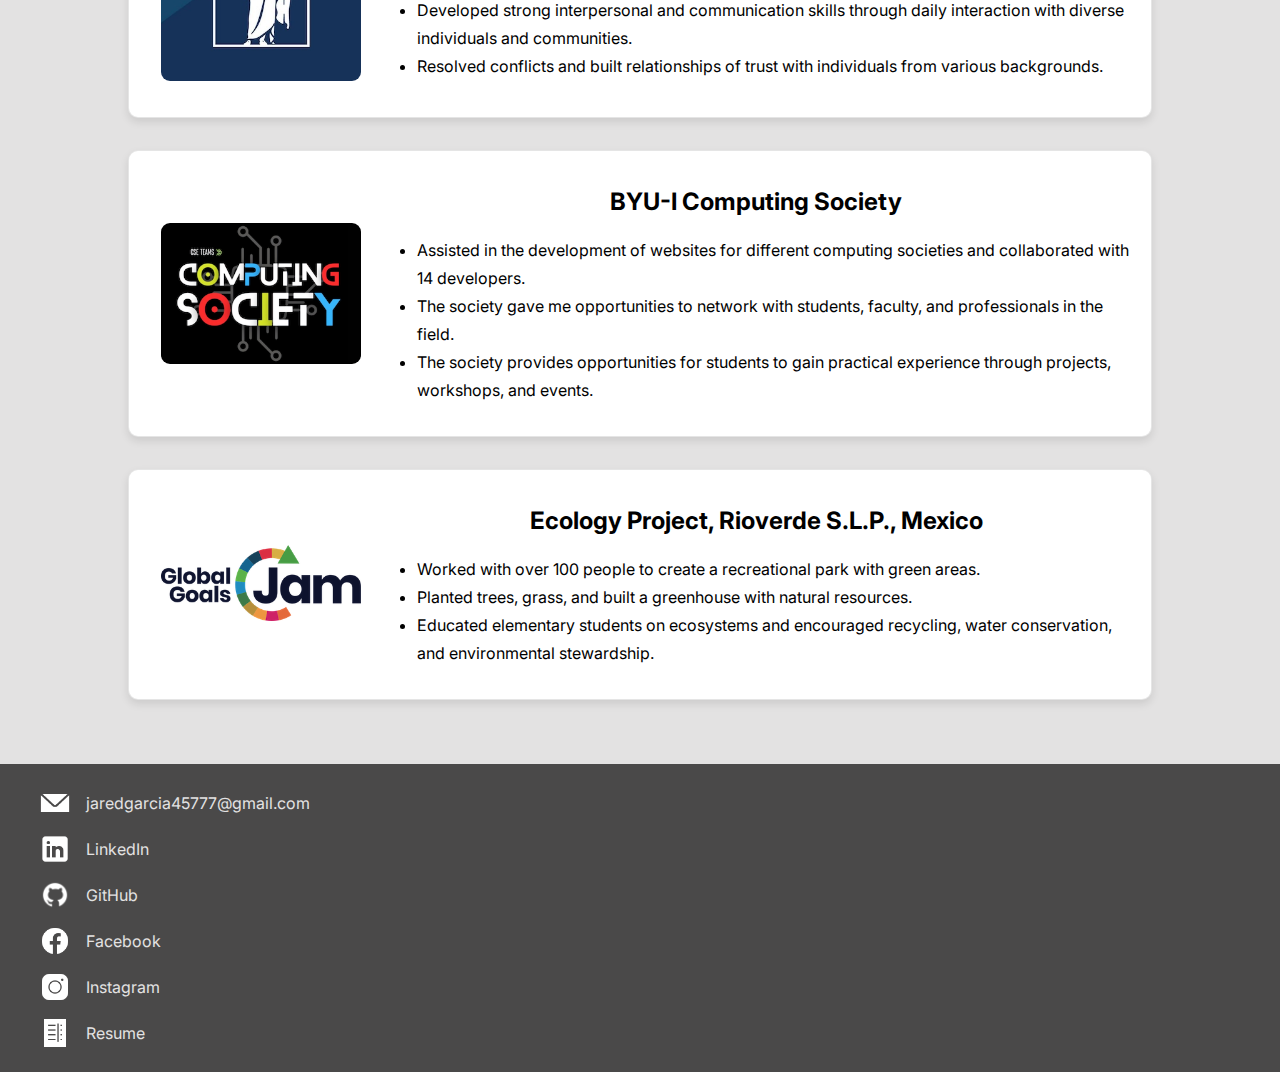
==== commit a925fb6e: "foundation 3 and 4" ====
--- a/index.html
+++ b/index.html
@@ -1,10 +1,10 @@
 <!DOCTYPE html>
 <html lang="en">
 <head>
-  <meta charset="UTF-8" />
-  <meta name="viewport" content="width=device-width, initial-scale=1.0" />
+  <meta charset="UTF-8">
+  <meta name="viewport" content="width=device-width, initial-scale=1.0">
   <title>Jared Garcia</title>
-  <link rel="stylesheet" href="styles.css" />
+  <link rel="stylesheet" href="styles.css">
 </head>
 
 <body>
@@ -12,9 +12,9 @@
     <header>
       <nav class="nav-bar">
         <ul>
-          <li><a href=index.html">Home</a></li>
+          <li><a href="index.html">Home</a></li>
           <li><a href="experience.html">Experience</a></li>
-          <li><a href="experience.html">Skills</a></li>
+          <li><a href="skills.html">Skills</a></li>
           <li><a href="projects.html">Projects</a></li>
           <li><a href="volunteering.html">Volunteering</a></li>
           <li><a href="#contact">Contact</a></li>
@@ -26,14 +26,14 @@
       <!-- Home Section -->
       <section id="home" class="home-hero">
         <div class="text-container">
-          <p class="home-title">Computer Science</p>
+          <h2 class="home-title">Computer Science</h2>
           <div class="divider"></div>
           <p class="home-description">
             My name is Jared Garcia Orozco, I am a passionate Computer Science student at Brigham Young University-Idaho, set to graduate in April 2028. I collaborate with others to create efficient programs and solve the world's problems one line of code at a time.
           </p>
         </div>
         <div class="my-photo-container">
-          <img class="my-photo" src="images/my-photo.jpeg" alt="Picture of Jared Garcia Orozco" /> 
+          <img class="my-photo" src="images/my-photo.jpeg" alt="Picture of Jared Garcia Orozco"> 
           <div class="overlay">
             <div class="text">Hello World!</div>
           </div>
@@ -41,7 +41,7 @@
       </section>
 
       <!-- Experience Section -->
-      <section id="experience-skills-grid">
+      <div id="experience-skills-grid">
         <section id="experience" class="experience-section">
           <h2 class="section-title">Experience</h2>
   
@@ -63,7 +63,7 @@
   
           <div class="experience-box">
             <div class="experience-header">
-              <img src="images/clear-insights-logo.png" alt="Clear Insights logo" />
+              <img src="images/clear-insights-logo.png" alt="Clear Insights logo">
               <p>Market Researcher</p>
             </div>
             <div class="line"></div>
@@ -76,7 +76,7 @@
   
           <div class="experience-box">
             <div class="experience-header">
-              <img src="images/wd-logo.png" alt="Warehouse logo" />
+              <img src="images/wd-logo.png" alt="Warehouse logo">
               <p>Warehouse Associate</p>
             </div>
             <div class="line"></div>
@@ -95,7 +95,7 @@
   
           <div class="education-box">
             <div class="education-header">
-              <img src="images/byui-logo-2.png" alt="BYU-Idaho logo" />
+              <img src="images/byui-logo-2.png" alt="BYU-Idaho logo">
               <p>Brigham Young University - Idaho</p>
             </div>
             <div class="line"></div>
@@ -110,17 +110,17 @@
             <h3>Back-end</h3>
             <div class="line"></div>
             <div class="skills-icons">
-              <div><img src="images/python-logo.png" alt="Python logo" /><p>Python</p></div>
+              <div><img src="images/python-logo.png" alt="Python logo"><p>Python</p></div>
               <div><img src="images/c-logo.png" alt="c-logo"><p>C#</p></div>
             </div>
           </div>
-  
+
           <div class="skills-box">
             <h3>Front-end</h3>
             <div class="line"></div>
             <div class="skills-icons">
-              <div><img src="images/html-logo.png" alt="HTML logo" /><p>HTML5</p></div>
-              <div><img src="images/css-logo.png" alt="CSS logo"/><p>CSS</p></div>
+              <div><img src="images/html-logo.png" alt="HTML logo"><p>HTML5</p></div>
+              <div><img src="images/css-logo.png" alt="CSS logo"><p>CSS</p></div>
             </div>
           </div>
   
@@ -128,21 +128,21 @@
             <h3>Others</h3>
             <div class="line"></div>
             <div class="skills-icons">
-              <div><img src="images/git-logo.png" alt="git-logo"> <p>GitHub</p></div>
+              <div><img src="images/git-logo.png" alt="git-logo"><p>GitHub</p></div>
               <div><img src="images/TeamDynamix-Icon.png" alt="TeamDynamix-logo"><p>TeamDynamix</p></div>
               <div><img src="images/canva-logo.png" alt=""><p>Canva</p></div>
             </div>
           </div>
         </section>
-      </section>
+      </div>
 
       <!-- PERSONAL PROJECTS -->
-      <section id="projects" class=projects-section">
+      <section id="projects" class="projects-section">
         <h2 class="section-title">Projects</h2>
     
         <div class="projects-box-grid">
           <div class="projects-box">
-            <a href="https://github.com/jaredgarcia0/EasyEnglish" target="_blank"><img src="images/pygame.png" alt="Pygame-img"/></a>
+            <a href="https://github.com/jaredgarcia0/EasyEnglish" target="_blank"><img src="images/pygame.png" alt="Pygame-img"></a>
             <div class="projects-content">
               <h2>EasyEnglish | Pygame</h2>
               <ul>
@@ -154,7 +154,7 @@
           </div>
 
           <div class="projects-box">
-            <a href="" target="_blank"><img src="images/pygame.png" alt="Place-holder"/></a>
+            <img src="images/pygame.png" alt="Place-holder">
             <div class="projects-content">
               <h2>Place Holder</h2>
               <ul>
@@ -168,11 +168,11 @@
       </section>
 
       <!-- VOLUNTEERING -->
-      <section id="volunteering" class=volunteering-section">
+      <section id="volunteering" class="volunteering-section">
         <h2 class="section-title">Volunteering</h2>
         
           <div class="volunteering-box">
-            <a href="https://www.churchofjesuschrist.org/study/scriptures/bofm?lang=spa" target="_blank"><img src="images/christ-logo.jpeg" alt="Pygame-img"/></a>
+            <a href="https://www.churchofjesuschrist.org/study/scriptures/bofm?lang=spa" target="_blank"><img src="images/christ-logo.jpeg" alt="Pygame-img"></a>
             <div class="projects-content">
               <h2>Full-Time Missionary, The Church of Jesus Christ of Latter-Day Saints</h2>
               <ul>
@@ -184,7 +184,7 @@
           </div>
           
           <div class="volunteering-box">
-            <a href="" target="_blank"><img src="images/computing-society-logo.png" alt="Pygame-img"/></a>
+            <img src="images/computing-society-logo.png" alt="Pygame-img">
             <div class="projects-content">
               <h2>BYU-I Computing Society</h2>
               <ul>
@@ -196,7 +196,7 @@
           </div>
           
           <div class="volunteering-box">
-            <a href="https://globalgoalsjam.org/event/rioverde/" target="_blank"><img src="images/GGJ-icon.png" alt="Pygame-img"/></a>
+            <a href="https://globalgoalsjam.org/event/rioverde/" target="_blank"><img src="images/GGJ-icon.png" alt="Pygame-img"></a>
             <div class="projects-content">
               <h2>Ecology Project, Rioverde S.L.P., Mexico</h2>
               <ul>
@@ -206,7 +206,6 @@
               </ul>
             </div>
           </div>
-        </div>
       </section>
 
       
@@ -216,17 +215,17 @@
   <!-- Footer -->
   <footer id="contact">
     <div class="footer-container">
-      <a href="mailto:jaredgarcia45777@gmail.com" target="_blank"><img src="images/email-logo.png" alt="Mail icon"/>jaredgarcia45777@gmail.com</a>
-
-      <a href="https://www.linkedin.com/in/jared-garcia-orozco/" target="_blank"><img src="images/linkedin-logo.png" alt="LinkedIn logo" />LinkedIn</a>
-
-      <a href="https://github.com/jaredgarcia0" target="_blank"><img src="images/github-logo.png" alt="GitHub logo" />GitHub</a>
-
-      <a href="https://www.facebook.com/saskeushija.garcia/" target="_blank"><img src="images/facebook-logo.png" alt="Facebook logo" />Facebook</a>
-
-      <a href="https://www.instagram.com/jared.garcia15/" target="_blank"><img src="images/instagram-logo.png" alt="Instagram logo" />Instagram</a>
-
-      <a href="Jared Garcia Orozco.pdf" target="_blank"><img src="images/resume-icon.png" alt="Resume icon" />Resume</a>
+      <a href="mailto:jaredgarcia45777@gmail.com" target="_blank"><img src="images/email-logo.png" alt="Mail icon">jaredgarcia45777@gmail.com</a>
+
+      <a href="https://www.linkedin.com/in/jared-garcia-orozco/" target="_blank"><img src="images/linkedin-logo.png" alt="LinkedIn logo" >LinkedIn</a>
+
+      <a href="https://github.com/jaredgarcia0" target="_blank"><img src="images/github-logo.png" alt="GitHub logo">GitHub</a>
+
+      <a href="https://www.facebook.com/saskeushija.garcia/" target="_blank"><img src="images/facebook-logo.png" alt="Facebook logo">Facebook</a>
+
+      <a href="https://www.instagram.com/jared.garcia15/" target="_blank"><img src="images/instagram-logo.png" alt="Instagram logo">Instagram</a>
+
+      <a href="Jared-Garcia-Orozco.pdf" target="_blank"><img src="images/resume-icon.png" alt="Resume icon">Resume</a>
     </div>
   </footer>
 </body>
--- a/styles.css
+++ b/styles.css
@@ -81,6 +81,7 @@
   font-family: 'Montserrat', sans-serif;
   text-align: center;
   margin: 3rem auto 1.5rem;
+  font-weight:651;
 }
 
 .divider {
